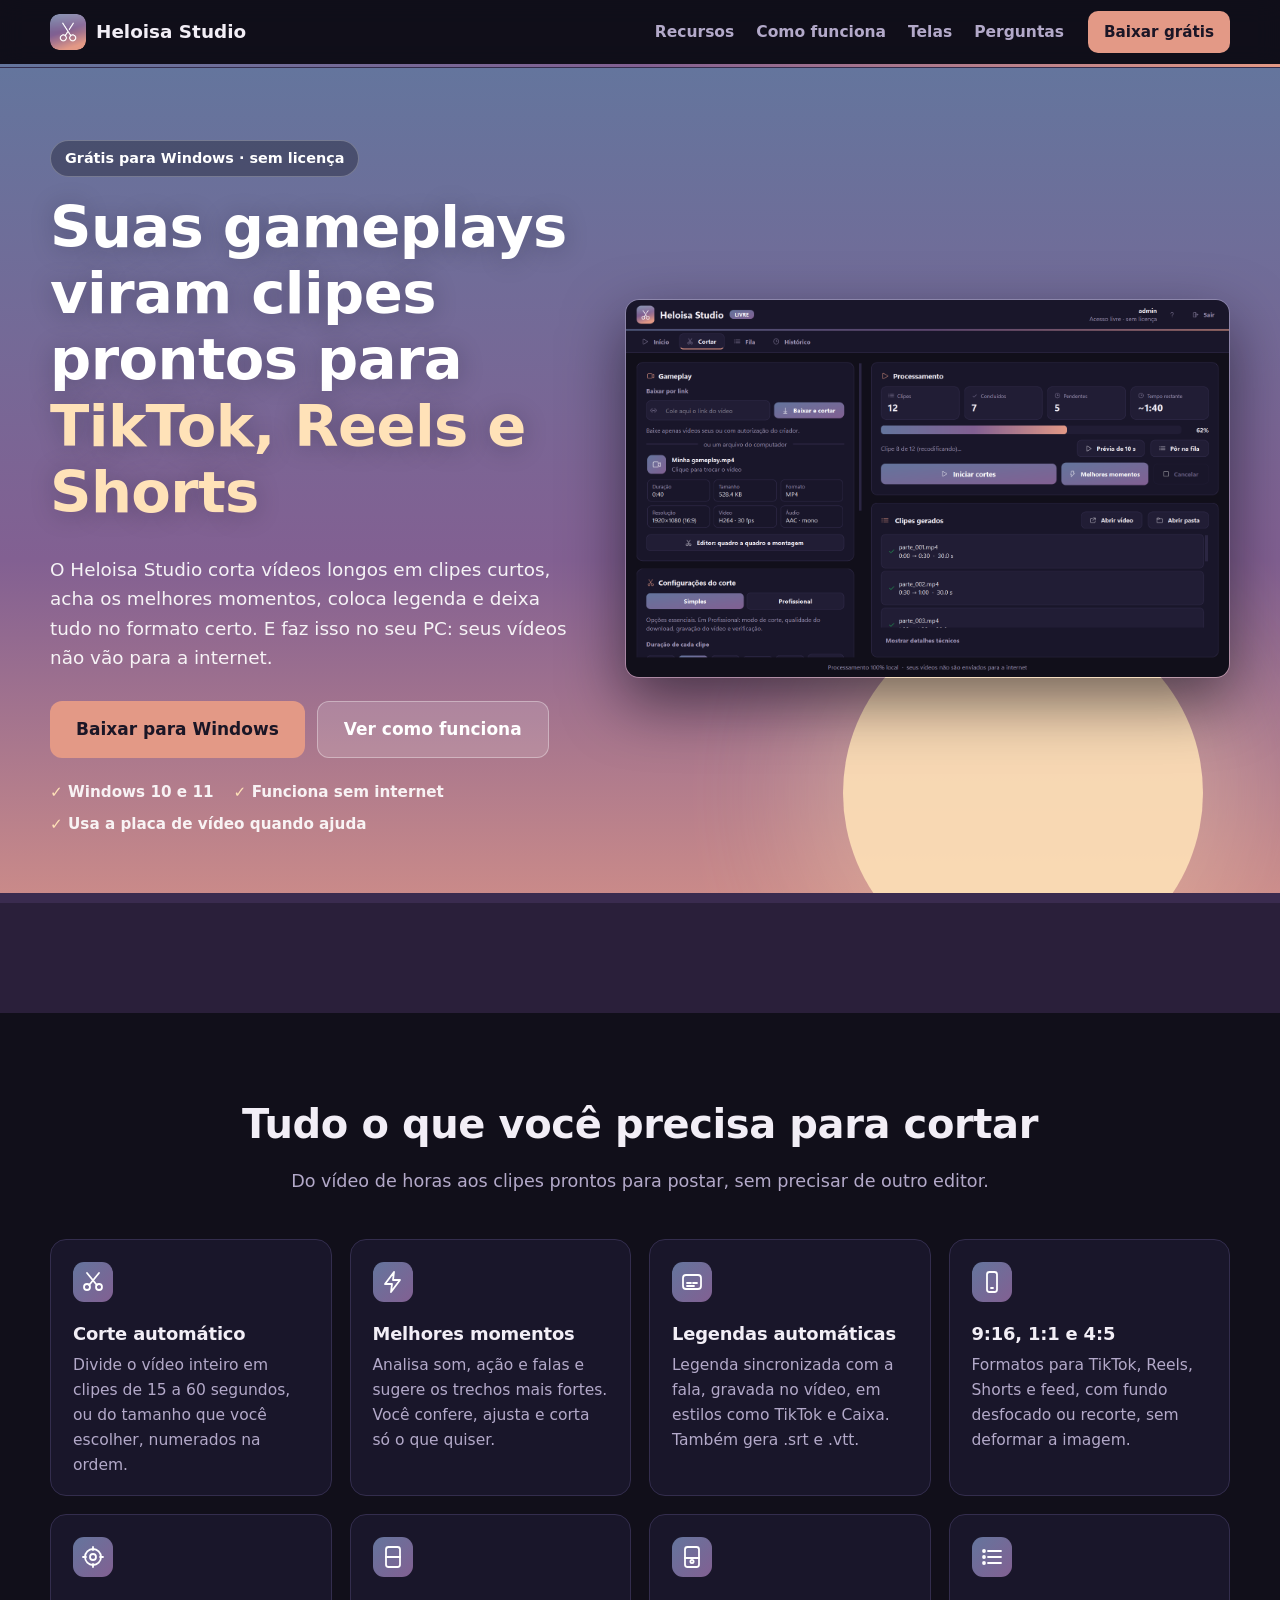
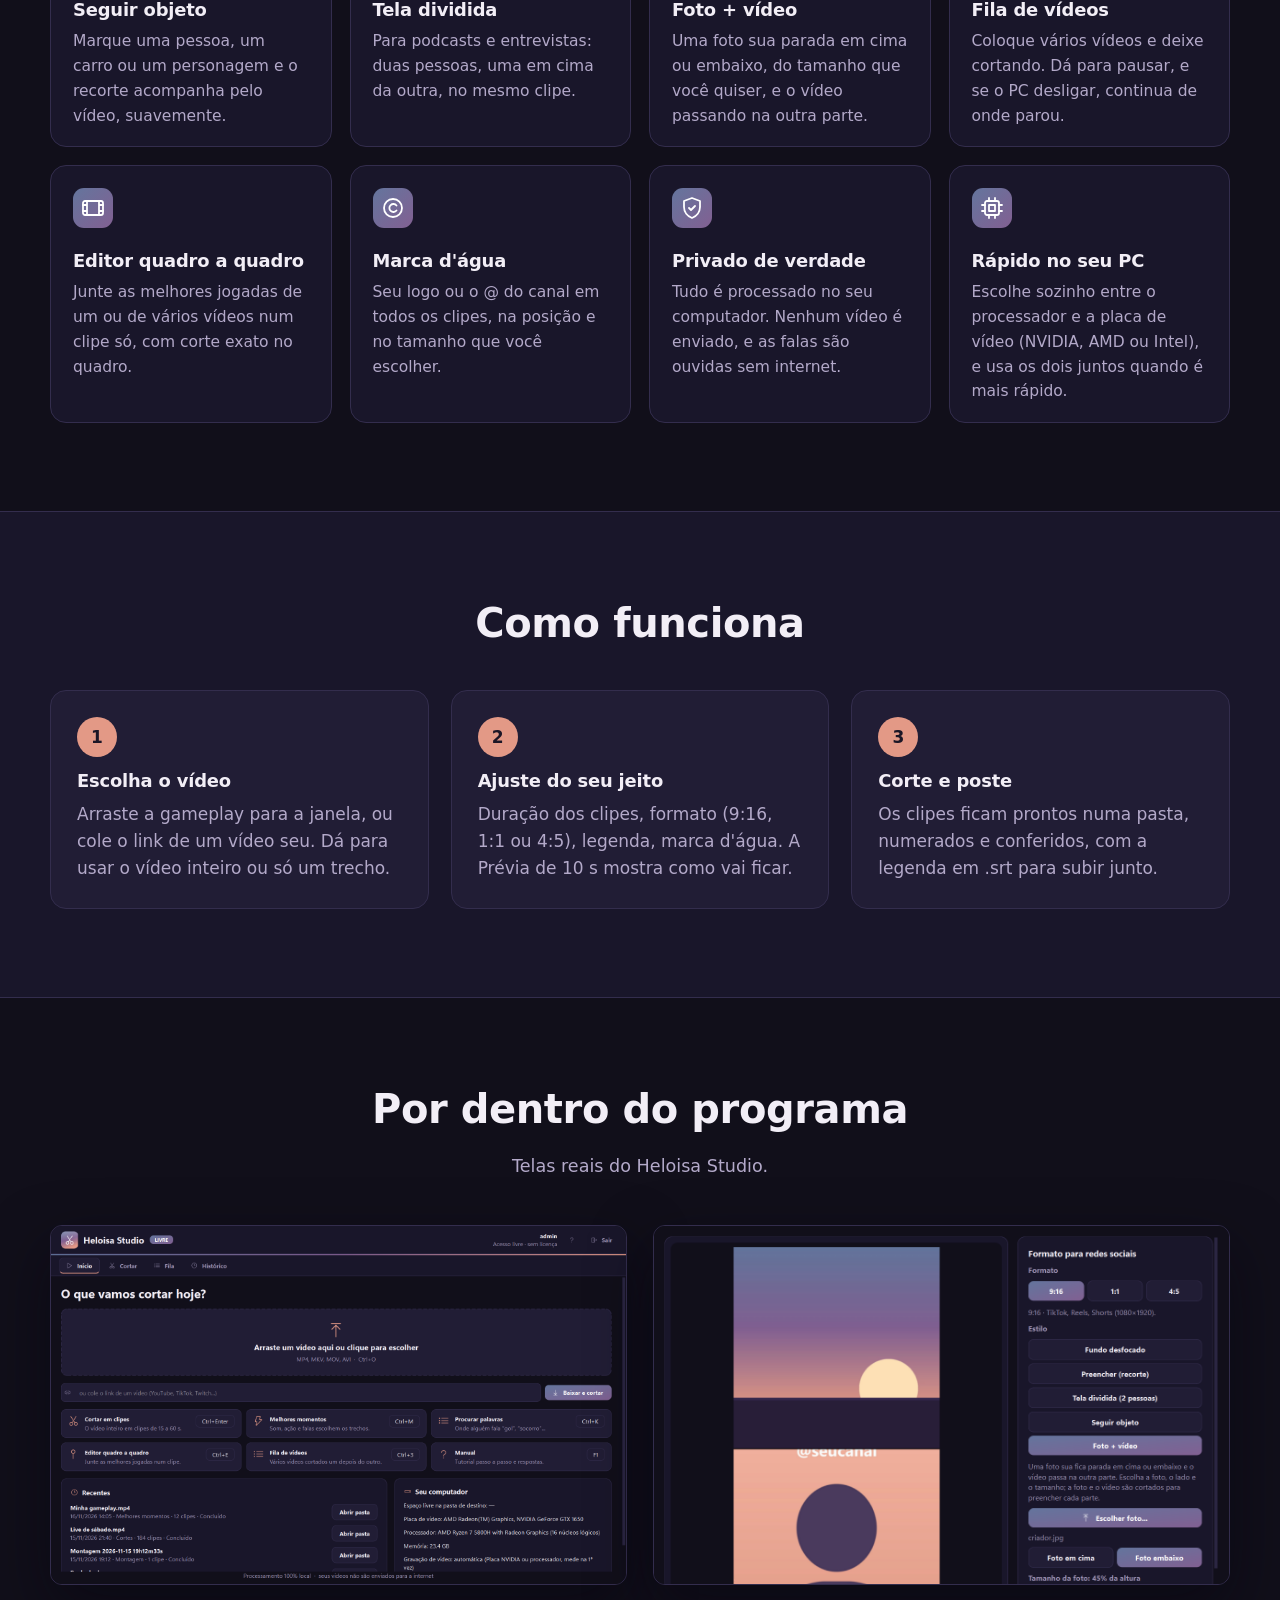
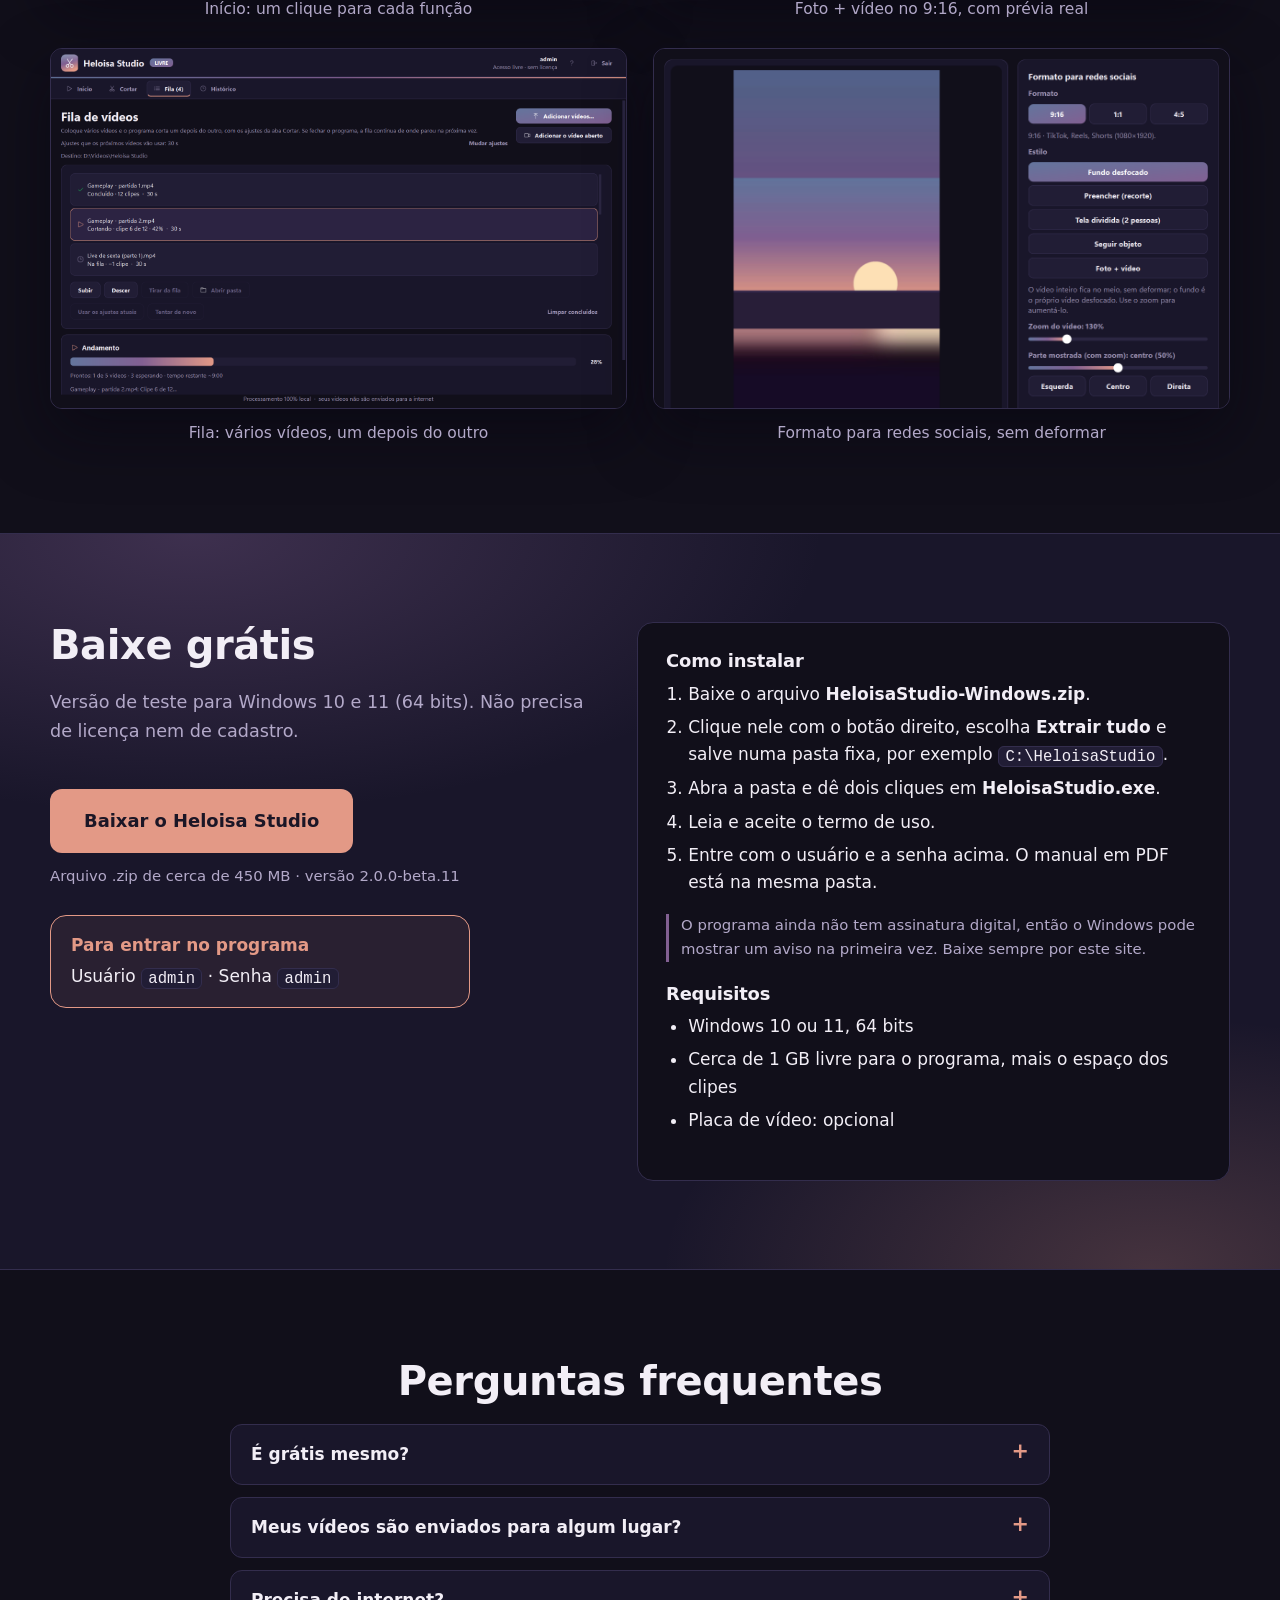
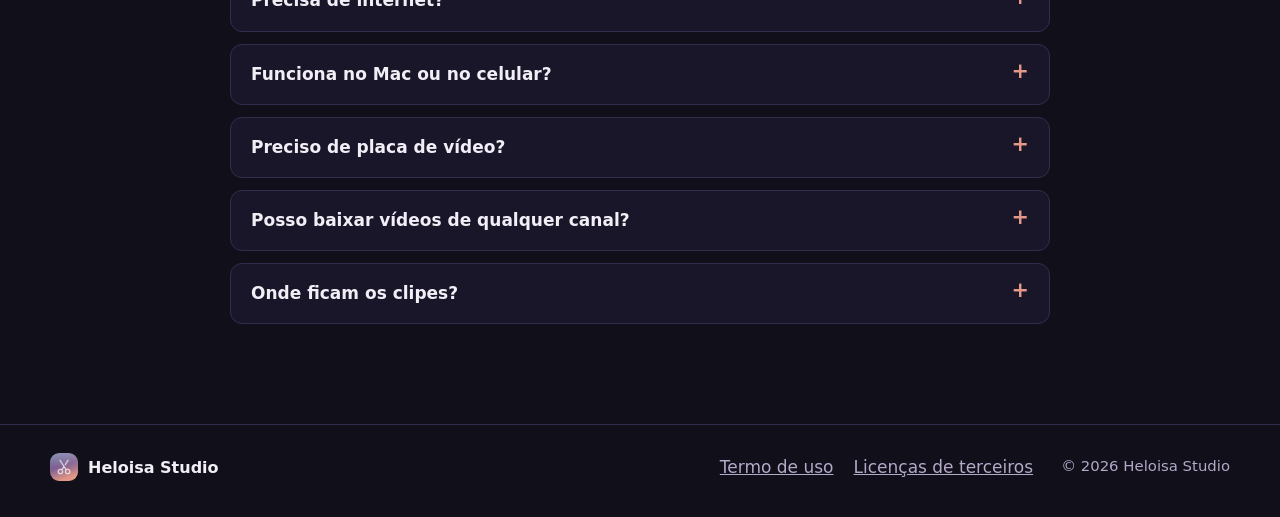
==== index.html @ 585409a6 "Site do Heloisa Studio" ====
<!doctype html>
<html lang="pt-BR">
<head>
<meta charset="utf-8">
<meta name="viewport" content="width=device-width, initial-scale=1">
<title>Heloisa Studio · gameplays viram clipes para TikTok, Reels e Shorts</title>
<meta name="description" content="Programa grátis para Windows que corta vídeos longos em clipes curtos, acha os melhores momentos, coloca legendas e deixa no formato 9:16, 1:1 ou 4:5. Tudo no seu PC.">
<meta name="theme-color" content="#110f1a">
<link rel="icon" href="img/favicon.ico" sizes="48x48">
<link rel="icon" href="img/favicon-32.png" type="image/png" sizes="32x32">
<link rel="apple-touch-icon" href="img/apple-touch-icon.png">
<meta property="og:type" content="website">
<meta property="og:locale" content="pt_BR">
<meta property="og:title" content="Heloisa Studio">
<meta property="og:description" content="Gameplays longas viram clipes prontos para TikTok, Reels e Shorts. Grátis para Windows, 100% no seu PC.">
<meta property="og:url" content="https://brunomariano5.github.io/heloisastudio/">
<meta property="og:image" content="https://brunomariano5.github.io/heloisastudio/img/previa-redes.png">
<meta property="og:image:width" content="1200">
<meta property="og:image:height" content="630">
<meta name="twitter:card" content="summary_large_image">
<link rel="stylesheet" href="css/estilo.css">
</head>
<body>
<a class="pular" href="#conteudo">Pular para o conteúdo</a>

<header class="topo">
  <div class="largura topo-linha">
    <a class="marca" href="#inicio" aria-label="Heloisa Studio, início">
      <img src="img/logo.png" alt="" width="36" height="36">
      <span>Heloisa Studio</span>
    </a>
    <nav class="menu" aria-label="Seções">
      <a href="#recursos">Recursos</a>
      <a href="#como-funciona">Como funciona</a>
      <a href="#telas">Telas</a>
      <a href="#perguntas">Perguntas</a>
    </nav>
    <a class="botao botao-pequeno botao-pessego" href="#baixar">Baixar grátis</a>
  </div>
</header>

<main id="conteudo">
  <section class="heroi" id="inicio">
    <div class="ceu" aria-hidden="true"><span class="sol"></span><span class="horizonte"></span></div>
    <div class="largura heroi-grade">
      <div class="heroi-texto">
        <p class="selo">Grátis para Windows · sem licença</p>
        <h1>Suas gameplays viram clipes prontos para <span class="destaque">TikTok, Reels e Shorts</span></h1>
        <p class="lide">O Heloisa Studio corta vídeos longos em clipes curtos, acha os melhores momentos, coloca legenda e deixa tudo no formato certo. E faz isso no seu PC: seus vídeos não vão para a internet.</p>
        <div class="acoes">
          <a class="botao botao-pessego" href="#baixar">Baixar para Windows</a>
          <a class="botao botao-vidro" href="#como-funciona">Ver como funciona</a>
        </div>
        <ul class="fatos">
          <li>Windows 10 e 11</li>
          <li>Funciona sem internet</li>
          <li>Usa a placa de vídeo quando ajuda</li>
        </ul>
      </div>
      <figure class="heroi-tela">
        <img src="img/tela-cortar.png" alt="Tela do Heloisa Studio cortando uma gameplay em clipes de 30 segundos no formato 9:16, com a barra de progresso e a lista de clipes prontos" width="1600" height="1000">
      </figure>
    </div>
  </section>

  <section class="secao" id="recursos">
    <div class="largura">
      <h2>Tudo o que você precisa para cortar</h2>
      <p class="secao-lide">Do vídeo de horas aos clipes prontos para postar, sem precisar de outro editor.</p>
      <div class="recursos">
        <article class="recurso">
          <svg viewBox="0 0 24 24" aria-hidden="true"><circle cx="6" cy="17" r="3"/><circle cx="18" cy="17" r="3"/><path d="M8.2 15 18 3M15.8 15 6 3"/></svg>
          <h3>Corte automático</h3>
          <p>Divide o vídeo inteiro em clipes de 15 a 60 segundos, ou do tamanho que você escolher, numerados na ordem.</p>
        </article>
        <article class="recurso">
          <svg viewBox="0 0 24 24" aria-hidden="true"><path d="M13 2 4 14h7l-1 8 9-12h-7z"/></svg>
          <h3>Melhores momentos</h3>
          <p>Analisa som, ação e falas e sugere os trechos mais fortes. Você confere, ajusta e corta só o que quiser.</p>
        </article>
        <article class="recurso">
          <svg viewBox="0 0 24 24" aria-hidden="true"><rect x="3" y="5" width="18" height="14" rx="3"/><path d="M7 13h4M13 13h4M7 16h7"/></svg>
          <h3>Legendas automáticas</h3>
          <p>Legenda sincronizada com a fala, gravada no vídeo, em estilos como TikTok e Caixa. Também gera .srt e .vtt.</p>
        </article>
        <article class="recurso">
          <svg viewBox="0 0 24 24" aria-hidden="true"><rect x="7" y="2" width="10" height="20" rx="2.5"/><path d="M11 18h2"/></svg>
          <h3>9:16, 1:1 e 4:5</h3>
          <p>Formatos para TikTok, Reels, Shorts e feed, com fundo desfocado ou recorte, sem deformar a imagem.</p>
        </article>
        <article class="recurso">
          <svg viewBox="0 0 24 24" aria-hidden="true"><circle cx="12" cy="12" r="8"/><circle cx="12" cy="12" r="3"/><path d="M12 2v3M12 19v3M2 12h3M19 12h3"/></svg>
          <h3>Seguir objeto</h3>
          <p>Marque uma pessoa, um carro ou um personagem e o recorte acompanha pelo vídeo, suavemente.</p>
        </article>
        <article class="recurso">
          <svg viewBox="0 0 24 24" aria-hidden="true"><rect x="5" y="2" width="14" height="20" rx="2.5"/><path d="M5 12h14"/></svg>
          <h3>Tela dividida</h3>
          <p>Para podcasts e entrevistas: duas pessoas, uma em cima da outra, no mesmo clipe.</p>
        </article>
        <article class="recurso">
          <svg viewBox="0 0 24 24" aria-hidden="true"><rect x="5" y="2" width="14" height="20" rx="2.5"/><path d="M5 13h14"/><circle cx="12" cy="16.5" r="1.6"/></svg>
          <h3>Foto + vídeo</h3>
          <p>Uma foto sua parada em cima ou embaixo, do tamanho que você quiser, e o vídeo passando na outra parte.</p>
        </article>
        <article class="recurso">
          <svg viewBox="0 0 24 24" aria-hidden="true"><path d="M8 6h13M8 12h13M8 18h13"/><circle cx="4" cy="6" r="1"/><circle cx="4" cy="12" r="1"/><circle cx="4" cy="18" r="1"/></svg>
          <h3>Fila de vídeos</h3>
          <p>Coloque vários vídeos e deixe cortando. Dá para pausar, e se o PC desligar, continua de onde parou.</p>
        </article>
        <article class="recurso">
          <svg viewBox="0 0 24 24" aria-hidden="true"><rect x="2" y="5" width="20" height="14" rx="2"/><path d="M6 5v14M18 5v14M2 9h4M2 15h4M18 9h4M18 15h4"/></svg>
          <h3>Editor quadro a quadro</h3>
          <p>Junte as melhores jogadas de um ou de vários vídeos num clipe só, com corte exato no quadro.</p>
        </article>
        <article class="recurso">
          <svg viewBox="0 0 24 24" aria-hidden="true"><circle cx="12" cy="12" r="9"/><path d="M15.5 9.5a4 4 0 1 0 0 5"/></svg>
          <h3>Marca d'água</h3>
          <p>Seu logo ou o @ do canal em todos os clipes, na posição e no tamanho que você escolher.</p>
        </article>
        <article class="recurso">
          <svg viewBox="0 0 24 24" aria-hidden="true"><path d="M12 2 4 5v6c0 5 3.4 9.3 8 11 4.6-1.7 8-6 8-11V5z"/><path d="m9 12 2 2 4-4"/></svg>
          <h3>Privado de verdade</h3>
          <p>Tudo é processado no seu computador. Nenhum vídeo é enviado, e as falas são ouvidas sem internet.</p>
        </article>
        <article class="recurso">
          <svg viewBox="0 0 24 24" aria-hidden="true"><rect x="5" y="5" width="14" height="14" rx="2"/><rect x="9" y="9" width="6" height="6"/><path d="M9 2v3M15 2v3M9 19v3M15 19v3M2 9h3M2 15h3M19 9h3M19 15h3"/></svg>
          <h3>Rápido no seu PC</h3>
          <p>Escolhe sozinho entre o processador e a placa de vídeo (NVIDIA, AMD ou Intel), e usa os dois juntos quando é mais rápido.</p>
        </article>
      </div>
    </div>
  </section>

  <section class="secao secao-escura" id="como-funciona">
    <div class="largura">
      <h2>Como funciona</h2>
      <ol class="passos">
        <li>
          <span class="numero">1</span>
          <h3>Escolha o vídeo</h3>
          <p>Arraste a gameplay para a janela, ou cole o link de um vídeo seu. Dá para usar o vídeo inteiro ou só um trecho.</p>
        </li>
        <li>
          <span class="numero">2</span>
          <h3>Ajuste do seu jeito</h3>
          <p>Duração dos clipes, formato (9:16, 1:1 ou 4:5), legenda, marca d'água. A Prévia de 10 s mostra como vai ficar.</p>
        </li>
        <li>
          <span class="numero">3</span>
          <h3>Corte e poste</h3>
          <p>Os clipes ficam prontos numa pasta, numerados e conferidos, com a legenda em .srt para subir junto.</p>
        </li>
      </ol>
    </div>
  </section>

  <section class="secao" id="telas">
    <div class="largura">
      <h2>Por dentro do programa</h2>
      <p class="secao-lide">Telas reais do Heloisa Studio.</p>
      <div class="galeria">
        <figure>
          <img src="img/tela-inicio.png" alt="Tela inicial: arrastar um vídeo, colar um link, atalhos para cada função e os cortes recentes" width="1600" height="1000" loading="lazy">
          <figcaption>Início: um clique para cada função</figcaption>
        </figure>
        <figure>
          <img src="img/tela-foto-video.png" alt="Ajuste do formato 9:16 no estilo Foto + vídeo, com o vídeo em cima e uma foto embaixo" width="1250" height="975" loading="lazy">
          <figcaption>Foto + vídeo no 9:16, com prévia real</figcaption>
        </figure>
        <figure>
          <img src="img/tela-fila.png" alt="Fila de vídeos com um vídeo pronto, um sendo cortado e três esperando" width="1600" height="1000" loading="lazy">
          <figcaption>Fila: vários vídeos, um depois do outro</figcaption>
        </figure>
        <figure>
          <img src="img/tela-formato.png" alt="Ajuste do formato 9:16 com fundo desfocado e prévia no formato de celular" width="1250" height="975" loading="lazy">
          <figcaption>Formato para redes sociais, sem deformar</figcaption>
        </figure>
      </div>
    </div>
  </section>

  <section class="secao baixar" id="baixar">
    <div class="largura baixar-grade">
      <div>
        <h2>Baixe grátis</h2>
        <p class="secao-lide">Versão de teste para Windows 10 e 11 (64 bits). Não precisa de licença nem de cadastro.</p>
        <a class="botao botao-pessego botao-grande" href="https://github.com/BrunoMariano5/heloisastudio/releases/latest/download/HeloisaStudio-Windows.zip">Baixar o Heloisa Studio</a>
        <p class="detalhe">Arquivo .zip de cerca de 450 MB · versão 2.0.0-beta.11</p>
        <div class="acesso" role="note">
          <p class="acesso-titulo">Para entrar no programa</p>
          <p>Usuário <code>admin</code> · Senha <code>admin</code></p>
        </div>
      </div>
      <div class="instalar">
        <h3>Como instalar</h3>
        <ol>
          <li>Baixe o arquivo <strong>HeloisaStudio-Windows.zip</strong>.</li>
          <li>Clique nele com o botão direito, escolha <strong>Extrair tudo</strong> e salve numa pasta fixa, por exemplo <code>C:\HeloisaStudio</code>.</li>
          <li>Abra a pasta e dê dois cliques em <strong>HeloisaStudio.exe</strong>.</li>
          <li>Leia e aceite o termo de uso.</li>
          <li>Entre com o usuário e a senha acima. O manual em PDF está na mesma pasta.</li>
        </ol>
        <p class="aviso">O programa ainda não tem assinatura digital, então o Windows pode mostrar um aviso na primeira vez. Baixe sempre por este site.</p>
        <h3>Requisitos</h3>
        <ul>
          <li>Windows 10 ou 11, 64 bits</li>
          <li>Cerca de 1 GB livre para o programa, mais o espaço dos clipes</li>
          <li>Placa de vídeo: opcional</li>
        </ul>
      </div>
    </div>
  </section>

  <section class="secao" id="perguntas">
    <div class="largura estreita">
      <h2>Perguntas frequentes</h2>
      <details>
        <summary>É grátis mesmo?</summary>
        <p>Sim. Esta versão de teste é gratuita, não precisa de licença e não tem prazo. Baixe, extraia e entre com o usuário e a senha da seção de download.</p>
      </details>
      <details>
        <summary>Meus vídeos são enviados para algum lugar?</summary>
        <p>Não. Tudo é processado no seu computador: cortes, análise dos melhores momentos e legendas. A internet só é usada quando você mesmo cola o link de um vídeo para baixar.</p>
      </details>
      <details>
        <summary>Precisa de internet?</summary>
        <p>Não para cortar. O reconhecimento de voz, usado nas legendas e nos melhores momentos, já vem junto do programa.</p>
      </details>
      <details>
        <summary>Funciona no Mac ou no celular?</summary>
        <p>Por enquanto, só no Windows 10 e 11 (64 bits).</p>
      </details>
      <details>
        <summary>Preciso de placa de vídeo?</summary>
        <p>Não. Se o seu PC tiver uma placa NVIDIA, AMD ou Intel, o programa mede sozinho e usa a placa quando ela deixa o corte mais rápido.</p>
      </details>
      <details>
        <summary>Posso baixar vídeos de qualquer canal?</summary>
        <p>Baixe apenas vídeos seus ou com autorização de quem criou. O programa foi feito para você reaproveitar o seu próprio conteúdo.</p>
      </details>
      <details>
        <summary>Onde ficam os clipes?</summary>
        <p>Numa pasta que você escolhe (por padrão, em Vídeos\Heloisa Studio), com uma pasta para cada vídeo. O vídeo original nunca é alterado.</p>
      </details>
    </div>
  </section>
</main>

<footer class="rodape">
  <div class="largura rodape-linha">
    <div class="marca marca-rodape">
      <img src="img/logo.png" alt="" width="28" height="28">
      <span>Heloisa Studio</span>
    </div>
    <nav aria-label="Documentos">
      <a href="termo.html">Termo de uso</a>
      <a href="licencas-de-terceiros.txt">Licenças de terceiros</a>
    </nav>
    <p>© 2026 Heloisa Studio</p>
  </div>
</footer>
</body>
</html>
---- css/estilo.css ----
/* Heloisa Studio — site de divulgação. Paleta "pôr do sol" do programa. */
:root {
  --azul: #64759d;
  --roxo: #826092;
  --pessego: #e39986;
  --sol: #ffe2b8;
  --fundo: #110f1a;
  --superficie: #19162a;
  --superficie-2: #211d35;
  --borda: #332d4d;
  --texto: #f2eef6;
  --suave: #b3a9c9;
  --horizonte: #2a1f3a;
  --raio: 16px;
  --sombra: 0 24px 60px rgba(8, 6, 16, 0.55);
  color-scheme: dark;
}

* { box-sizing: border-box; }
html { scroll-behavior: smooth; scroll-padding-top: 76px; }
body {
  margin: 0;
  background: var(--fundo);
  color: var(--texto);
  font-family: "Segoe UI Variable Text", "Segoe UI", system-ui, -apple-system, Roboto,
    "Helvetica Neue", Arial, sans-serif;
  font-size: 17px;
  line-height: 1.6;
  -webkit-font-smoothing: antialiased;
}
img { max-width: 100%; height: auto; display: block; }
a { color: var(--pessego); }
h1, h2, h3 { line-height: 1.15; margin: 0 0 0.5em; letter-spacing: -0.01em; }
h1 { font-size: clamp(2.1rem, 5vw, 3.6rem); font-weight: 800; }
h2 { font-size: clamp(1.7rem, 3.4vw, 2.5rem); font-weight: 800; }
h3 { font-size: 1.12rem; font-weight: 700; }
code {
  font-family: "Cascadia Mono", Consolas, monospace;
  background: var(--superficie-2);
  border: 1px solid var(--borda);
  border-radius: 6px;
  padding: 0.05em 0.4em;
  font-size: 0.92em;
}

.largura { width: min(1180px, 100% - 32px); margin-inline: auto; }
.estreita { width: min(820px, 100% - 32px); }

.pular {
  position: absolute; left: -999px; top: 8px; z-index: 50;
  background: var(--pessego); color: #1b1626; padding: 8px 14px; border-radius: 8px;
}
.pular:focus { left: 8px; }
:focus-visible { outline: 3px solid var(--pessego); outline-offset: 3px; border-radius: 6px; }

/* ---------------------------------------------------------------- botões */
.botao {
  display: inline-flex; align-items: center; justify-content: center; gap: 8px;
  padding: 14px 26px; border-radius: 12px; font-weight: 700; text-decoration: none;
  transition: transform 0.15s ease, filter 0.15s ease, background 0.15s ease;
}
.botao:hover { transform: translateY(-1px); filter: brightness(1.06); }
.botao-pessego { background: var(--pessego); color: #1b1626; }
.botao-vidro {
  background: rgba(255, 255, 255, 0.14); color: #fff;
  border: 1px solid rgba(255, 255, 255, 0.35);
}
.botao-vidro:hover { background: rgba(255, 255, 255, 0.22); }
.botao-pequeno { padding: 9px 16px; font-size: 0.95rem; border-radius: 10px; }
.botao-grande { padding: 18px 34px; font-size: 1.12rem; }

/* ---------------------------------------------------------------- topo */
.topo {
  position: sticky; top: 0; z-index: 20;
  background: rgba(17, 15, 26, 0.82);
  backdrop-filter: blur(12px);
  border-bottom: 1px solid var(--borda);
}
.topo::after {                                   /* a faixa do pôr do sol, como no app */
  content: ""; display: block; height: 3px;
  background: linear-gradient(90deg, var(--azul), var(--roxo), var(--pessego));
}
.topo-linha { display: flex; align-items: center; gap: 24px; min-height: 64px; }
.marca {
  display: inline-flex; align-items: center; gap: 10px;
  color: var(--texto); text-decoration: none; font-weight: 800; font-size: 1.15rem;
}
.marca img { border-radius: 9px; }
.menu { display: flex; gap: 22px; margin-left: auto; }
.menu a { color: var(--suave); text-decoration: none; font-weight: 600; font-size: 0.97rem; }
.menu a:hover { color: var(--texto); }

/* ---------------------------------------------------------------- herói */
.heroi { position: relative; overflow: hidden; padding: 72px 0 176px; isolation: isolate; }
.ceu {
  position: absolute; inset: 0; z-index: -1;
  background: linear-gradient(180deg, var(--azul) 0%, var(--roxo) 52%, var(--pessego) 100%);
}
.sol {
  position: absolute; width: 360px; height: 360px; border-radius: 50%;
  right: 6%; bottom: 40px; background: var(--sol); opacity: 0.9;
  box-shadow: 0 0 120px 40px rgba(255, 226, 184, 0.35);
}
.horizonte {
  position: absolute; left: 0; right: 0; bottom: 0; height: 120px;
  background: linear-gradient(180deg, #3a2b4f 0 10px, var(--horizonte) 10px);
}
.heroi-grade {
  display: grid; grid-template-columns: 1fr 1.15fr; gap: 48px; align-items: center;
}
.selo {
  display: inline-block; margin: 0 0 18px; padding: 6px 14px; border-radius: 999px;
  background: rgba(17, 15, 26, 0.35); border: 1px solid rgba(255, 255, 255, 0.25);
  font-weight: 700; font-size: 0.9rem; color: #fff;
}
.heroi h1 { color: #fff; text-shadow: 0 2px 24px rgba(17, 15, 26, 0.25); }
.destaque { color: var(--sol); }
.lide { font-size: 1.15rem; color: rgba(255, 255, 255, 0.92); max-width: 36em; }
.acoes { display: flex; flex-wrap: wrap; gap: 12px; margin: 28px 0 22px; }
.fatos {
  list-style: none; padding: 0; margin: 0; display: flex; flex-wrap: wrap; gap: 8px 20px;
  color: rgba(255, 255, 255, 0.9); font-size: 0.95rem; font-weight: 600;
}
.fatos li::before { content: "✓ "; color: var(--sol); }
.heroi-tela { margin: 0; }
.heroi-tela img {
  border-radius: 14px; box-shadow: var(--sombra);
  border: 1px solid rgba(255, 255, 255, 0.18);
}

/* ---------------------------------------------------------------- seções */
.secao { padding: 88px 0; }
.secao h2 { text-align: center; }
.secao-lide { text-align: center; color: var(--suave); font-size: 1.1rem; margin: 0 auto 44px;
              max-width: 40em; }
.secao-escura { background: var(--superficie); border-block: 1px solid var(--borda); }

.recursos { display: grid; grid-template-columns: repeat(auto-fill, minmax(250px, 1fr)); gap: 18px; }
.recurso {
  background: var(--superficie); border: 1px solid var(--borda); border-radius: var(--raio);
  padding: 22px 22px 18px;
}
.recurso svg {
  width: 40px; height: 40px; padding: 8px; border-radius: 11px; margin-bottom: 14px;
  fill: none; stroke: #fff; stroke-width: 1.8; stroke-linecap: round; stroke-linejoin: round;
  background: linear-gradient(135deg, var(--azul), var(--roxo));
}
.recurso p { margin: 0; color: var(--suave); font-size: 0.97rem; }

.passos {
  list-style: none; padding: 0; margin: 44px 0 0;
  display: grid; grid-template-columns: repeat(3, 1fr); gap: 22px; counter-reset: passo;
}
.passos li {
  background: var(--superficie-2); border: 1px solid var(--borda); border-radius: var(--raio);
  padding: 26px;
}
.passos p { margin: 0; color: var(--suave); }
.numero {
  display: inline-grid; place-items: center; width: 40px; height: 40px; border-radius: 50%;
  margin-bottom: 14px; font-weight: 800; color: #1b1626; background: var(--pessego);
}

.galeria { display: grid; grid-template-columns: repeat(2, 1fr); gap: 26px; }
.galeria figure { margin: 0; }
.galeria img {
  border-radius: 12px; border: 1px solid var(--borda); box-shadow: var(--sombra);
  aspect-ratio: 16 / 10; object-fit: cover; object-position: top center; width: 100%;
}
.galeria figcaption { color: var(--suave); text-align: center; margin-top: 12px; font-size: 0.97rem; }

/* ---------------------------------------------------------------- baixar */
.baixar {
  background:
    radial-gradient(900px 400px at 15% 0%, rgba(130, 96, 146, 0.35), transparent 70%),
    radial-gradient(700px 360px at 90% 100%, rgba(227, 153, 134, 0.22), transparent 70%),
    var(--superficie);
  border-block: 1px solid var(--borda);
}
.baixar h2, .baixar .secao-lide { text-align: left; margin-left: 0; }
.baixar-grade { display: grid; grid-template-columns: 1fr 1.1fr; gap: 48px; align-items: start; }
.detalhe { color: var(--suave); font-size: 0.93rem; margin: 12px 0 26px; }
.acesso {
  border: 1px solid var(--pessego); border-radius: var(--raio);
  background: rgba(227, 153, 134, 0.08); padding: 16px 20px; max-width: 420px;
}
.acesso p { margin: 0; }
.acesso-titulo { font-weight: 700; color: var(--pessego); margin-bottom: 4px !important; }
.instalar {
  background: var(--fundo); border: 1px solid var(--borda); border-radius: var(--raio);
  padding: 28px;
}
.instalar ol, .instalar ul { padding-left: 1.3em; margin: 0 0 18px; }
.instalar li { margin-bottom: 6px; }
.instalar h3:not(:first-child) { margin-top: 22px; }
.aviso { color: var(--suave); font-size: 0.93rem; border-left: 3px solid var(--roxo); padding-left: 12px; }

/* ---------------------------------------------------------------- perguntas */
details {
  background: var(--superficie); border: 1px solid var(--borda); border-radius: 12px;
  padding: 0 20px; margin-bottom: 12px;
}
summary {
  cursor: pointer; font-weight: 700; padding: 16px 0; list-style: none;
  display: flex; justify-content: space-between; gap: 16px;
}
summary::-webkit-details-marker { display: none; }
summary::after { content: "+"; color: var(--pessego); font-size: 1.3rem; line-height: 1; }
details[open] summary::after { content: "−"; }
details p { margin: 0 0 18px; color: var(--suave); }

/* ---------------------------------------------------------------- rodapé */
.rodape { border-top: 1px solid var(--borda); padding: 28px 0 36px; color: var(--suave); }
.rodape-linha { display: flex; flex-wrap: wrap; align-items: center; gap: 16px 28px; }
.rodape nav { display: flex; gap: 20px; margin-left: auto; }
.rodape a { color: var(--suave); }
.rodape a:hover { color: var(--texto); }
.rodape p { margin: 0; font-size: 0.93rem; }
.marca-rodape { font-size: 1rem; }

/* ---------------------------------------------------------------- telas menores */
@media (max-width: 980px) {
  .heroi-grade, .baixar-grade { grid-template-columns: 1fr; }
  .heroi { padding: 48px 0 150px; }
  .sol { width: 240px; height: 240px; right: -40px; bottom: 60px; }
  .passos { grid-template-columns: 1fr; }
}
@media (max-width: 760px) {
  .menu { display: none; }
  .topo-linha { justify-content: space-between; }
  .galeria { grid-template-columns: 1fr; }
  .secao { padding: 64px 0; }
  .rodape nav { margin-left: 0; }
  body { font-size: 16px; }
}
@media (prefers-reduced-motion: reduce) {
  html { scroll-behavior: auto; }
  .botao { transition: none; }
  .botao:hover { transform: none; }
}

/* ---------------------------------------------------------------- termo de uso */
.termo h1 { font-size: clamp(1.6rem, 3vw, 2.2rem); }
.termo h3 { margin-top: 1.6em; }
.termo p { color: var(--suave); }
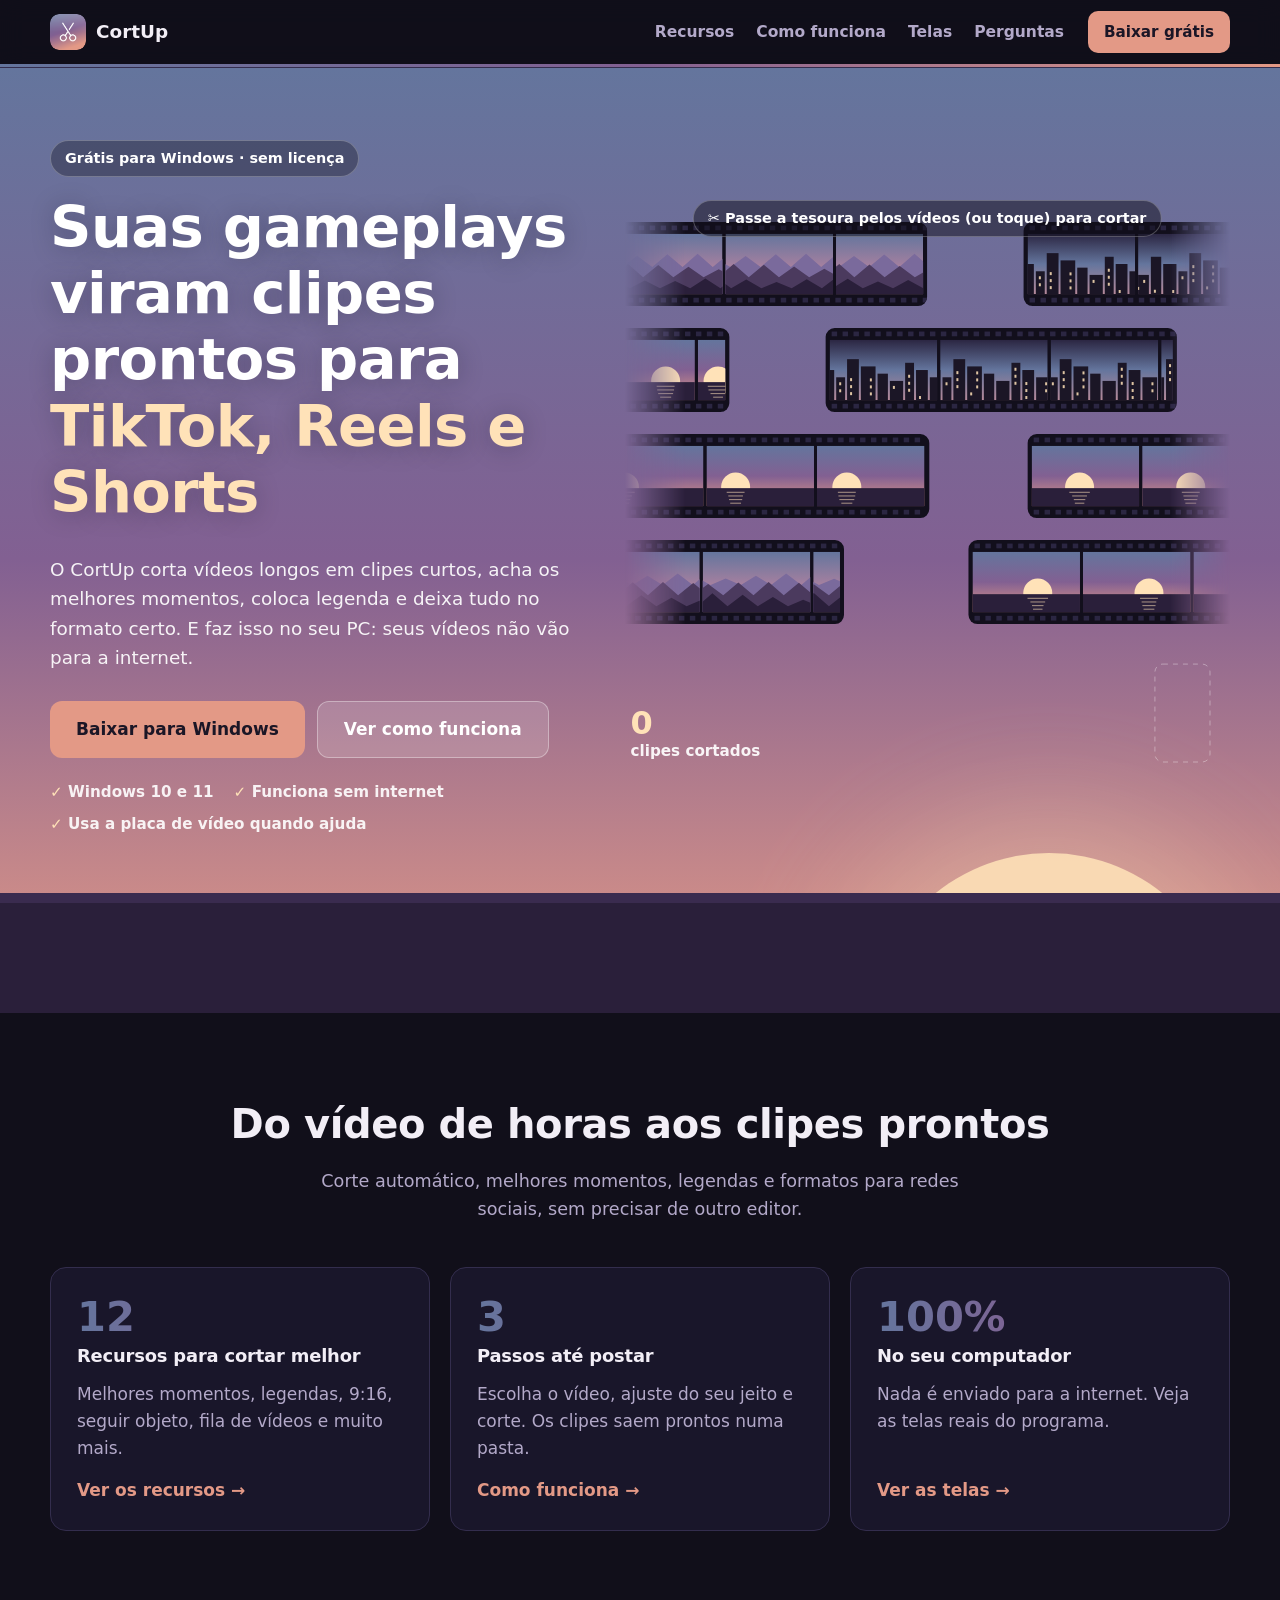
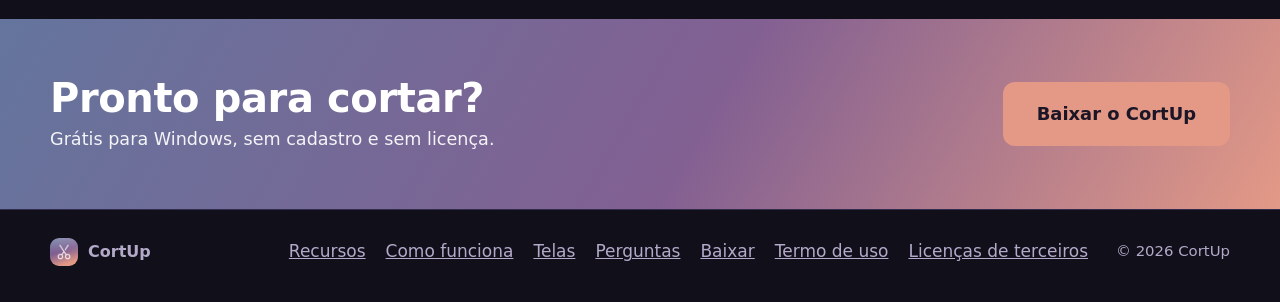
==== commit 34e3a457: "CortUp: nome novo, abertura interativa e várias páginas" ====
--- a/index.html
+++ b/index.html
@@ -3,18 +3,20 @@
 <head>
 <meta charset="utf-8">
 <meta name="viewport" content="width=device-width, initial-scale=1">
-<title>Heloisa Studio · gameplays viram clipes para TikTok, Reels e Shorts</title>
+<title>CortUp · gameplays viram clipes para TikTok, Reels e Shorts</title>
 <meta name="description" content="Programa grátis para Windows que corta vídeos longos em clipes curtos, acha os melhores momentos, coloca legendas e deixa no formato 9:16, 1:1 ou 4:5. Tudo no seu PC.">
 <meta name="theme-color" content="#110f1a">
+<link rel="canonical" href="https://brunomariano5.github.io/cortup/">
 <link rel="icon" href="img/favicon.ico" sizes="48x48">
 <link rel="icon" href="img/favicon-32.png" type="image/png" sizes="32x32">
 <link rel="apple-touch-icon" href="img/apple-touch-icon.png">
 <meta property="og:type" content="website">
 <meta property="og:locale" content="pt_BR">
-<meta property="og:title" content="Heloisa Studio">
-<meta property="og:description" content="Gameplays longas viram clipes prontos para TikTok, Reels e Shorts. Grátis para Windows, 100% no seu PC.">
-<meta property="og:url" content="https://brunomariano5.github.io/heloisastudio/">
-<meta property="og:image" content="https://brunomariano5.github.io/heloisastudio/img/previa-redes.png">
+<meta property="og:site_name" content="CortUp">
+<meta property="og:title" content="CortUp · gameplays viram clipes para TikTok, Reels e Shorts">
+<meta property="og:description" content="Programa grátis para Windows que corta vídeos longos em clipes curtos, acha os melhores momentos, coloca legendas e deixa no formato 9:16, 1:1 ou 4:5. Tudo no seu PC.">
+<meta property="og:url" content="https://brunomariano5.github.io/cortup/">
+<meta property="og:image" content="https://brunomariano5.github.io/cortup/img/previa-redes.png">
 <meta property="og:image:width" content="1200">
 <meta property="og:image:height" content="630">
 <meta name="twitter:card" content="summary_large_image">
@@ -25,31 +27,31 @@
 
 <header class="topo">
   <div class="largura topo-linha">
-    <a class="marca" href="#inicio" aria-label="Heloisa Studio, início">
+    <a class="marca" href="index.html" aria-label="CortUp, página inicial">
       <img src="img/logo.png" alt="" width="36" height="36">
-      <span>Heloisa Studio</span>
+      <span>CortUp</span>
     </a>
-    <nav class="menu" aria-label="Seções">
-      <a href="#recursos">Recursos</a>
-      <a href="#como-funciona">Como funciona</a>
-      <a href="#telas">Telas</a>
-      <a href="#perguntas">Perguntas</a>
+    <nav class="menu" aria-label="Páginas">
+      <a href="recursos.html">Recursos</a>
+      <a href="como-funciona.html">Como funciona</a>
+      <a href="telas.html">Telas</a>
+      <a href="perguntas.html">Perguntas</a>
     </nav>
-    <a class="botao botao-pequeno botao-pessego" href="#baixar">Baixar grátis</a>
+    <a class="botao botao-pequeno botao-pessego" href="baixar.html">Baixar grátis</a>
   </div>
 </header>
 
 <main id="conteudo">
-  <section class="heroi" id="inicio">
+  <section class="heroi heroi-inicio" id="inicio">
     <div class="ceu" aria-hidden="true"><span class="sol"></span><span class="horizonte"></span></div>
     <div class="largura heroi-grade">
       <div class="heroi-texto">
         <p class="selo">Grátis para Windows · sem licença</p>
         <h1>Suas gameplays viram clipes prontos para <span class="destaque">TikTok, Reels e Shorts</span></h1>
-        <p class="lide">O Heloisa Studio corta vídeos longos em clipes curtos, acha os melhores momentos, coloca legenda e deixa tudo no formato certo. E faz isso no seu PC: seus vídeos não vão para a internet.</p>
+        <p class="lide">O CortUp corta vídeos longos em clipes curtos, acha os melhores momentos, coloca legenda e deixa tudo no formato certo. E faz isso no seu PC: seus vídeos não vão para a internet.</p>
         <div class="acoes">
-          <a class="botao botao-pessego" href="#baixar">Baixar para Windows</a>
-          <a class="botao botao-vidro" href="#como-funciona">Ver como funciona</a>
+          <a class="botao botao-pessego" href="baixar.html">Baixar para Windows</a>
+          <a class="botao botao-vidro" href="como-funciona.html">Ver como funciona</a>
         </div>
         <ul class="fatos">
           <li>Windows 10 e 11</li>
@@ -57,208 +59,70 @@
           <li>Usa a placa de vídeo quando ajuda</li>
         </ul>
       </div>
-      <figure class="heroi-tela">
-        <img src="img/tela-cortar.png" alt="Tela do Heloisa Studio cortando uma gameplay em clipes de 30 segundos no formato 9:16, com a barra de progresso e a lista de clipes prontos" width="1600" height="1000">
-      </figure>
-    </div>
-  </section>
-
-  <section class="secao" id="recursos">
-    <div class="largura">
-      <h2>Tudo o que você precisa para cortar</h2>
-      <p class="secao-lide">Do vídeo de horas aos clipes prontos para postar, sem precisar de outro editor.</p>
-      <div class="recursos">
-        <article class="recurso">
-          <svg viewBox="0 0 24 24" aria-hidden="true"><circle cx="6" cy="17" r="3"/><circle cx="18" cy="17" r="3"/><path d="M8.2 15 18 3M15.8 15 6 3"/></svg>
-          <h3>Corte automático</h3>
-          <p>Divide o vídeo inteiro em clipes de 15 a 60 segundos, ou do tamanho que você escolher, numerados na ordem.</p>
-        </article>
-        <article class="recurso">
-          <svg viewBox="0 0 24 24" aria-hidden="true"><path d="M13 2 4 14h7l-1 8 9-12h-7z"/></svg>
-          <h3>Melhores momentos</h3>
-          <p>Analisa som, ação e falas e sugere os trechos mais fortes. Você confere, ajusta e corta só o que quiser.</p>
-        </article>
-        <article class="recurso">
-          <svg viewBox="0 0 24 24" aria-hidden="true"><rect x="3" y="5" width="18" height="14" rx="3"/><path d="M7 13h4M13 13h4M7 16h7"/></svg>
-          <h3>Legendas automáticas</h3>
-          <p>Legenda sincronizada com a fala, gravada no vídeo, em estilos como TikTok e Caixa. Também gera .srt e .vtt.</p>
-        </article>
-        <article class="recurso">
-          <svg viewBox="0 0 24 24" aria-hidden="true"><rect x="7" y="2" width="10" height="20" rx="2.5"/><path d="M11 18h2"/></svg>
-          <h3>9:16, 1:1 e 4:5</h3>
-          <p>Formatos para TikTok, Reels, Shorts e feed, com fundo desfocado ou recorte, sem deformar a imagem.</p>
-        </article>
-        <article class="recurso">
-          <svg viewBox="0 0 24 24" aria-hidden="true"><circle cx="12" cy="12" r="8"/><circle cx="12" cy="12" r="3"/><path d="M12 2v3M12 19v3M2 12h3M19 12h3"/></svg>
-          <h3>Seguir objeto</h3>
-          <p>Marque uma pessoa, um carro ou um personagem e o recorte acompanha pelo vídeo, suavemente.</p>
-        </article>
-        <article class="recurso">
-          <svg viewBox="0 0 24 24" aria-hidden="true"><rect x="5" y="2" width="14" height="20" rx="2.5"/><path d="M5 12h14"/></svg>
-          <h3>Tela dividida</h3>
-          <p>Para podcasts e entrevistas: duas pessoas, uma em cima da outra, no mesmo clipe.</p>
-        </article>
-        <article class="recurso">
-          <svg viewBox="0 0 24 24" aria-hidden="true"><rect x="5" y="2" width="14" height="20" rx="2.5"/><path d="M5 13h14"/><circle cx="12" cy="16.5" r="1.6"/></svg>
-          <h3>Foto + vídeo</h3>
-          <p>Uma foto sua parada em cima ou embaixo, do tamanho que você quiser, e o vídeo passando na outra parte.</p>
-        </article>
-        <article class="recurso">
-          <svg viewBox="0 0 24 24" aria-hidden="true"><path d="M8 6h13M8 12h13M8 18h13"/><circle cx="4" cy="6" r="1"/><circle cx="4" cy="12" r="1"/><circle cx="4" cy="18" r="1"/></svg>
-          <h3>Fila de vídeos</h3>
-          <p>Coloque vários vídeos e deixe cortando. Dá para pausar, e se o PC desligar, continua de onde parou.</p>
-        </article>
-        <article class="recurso">
-          <svg viewBox="0 0 24 24" aria-hidden="true"><rect x="2" y="5" width="20" height="14" rx="2"/><path d="M6 5v14M18 5v14M2 9h4M2 15h4M18 9h4M18 15h4"/></svg>
-          <h3>Editor quadro a quadro</h3>
-          <p>Junte as melhores jogadas de um ou de vários vídeos num clipe só, com corte exato no quadro.</p>
-        </article>
-        <article class="recurso">
-          <svg viewBox="0 0 24 24" aria-hidden="true"><circle cx="12" cy="12" r="9"/><path d="M15.5 9.5a4 4 0 1 0 0 5"/></svg>
-          <h3>Marca d'água</h3>
-          <p>Seu logo ou o @ do canal em todos os clipes, na posição e no tamanho que você escolher.</p>
-        </article>
-        <article class="recurso">
-          <svg viewBox="0 0 24 24" aria-hidden="true"><path d="M12 2 4 5v6c0 5 3.4 9.3 8 11 4.6-1.7 8-6 8-11V5z"/><path d="m9 12 2 2 4-4"/></svg>
-          <h3>Privado de verdade</h3>
-          <p>Tudo é processado no seu computador. Nenhum vídeo é enviado, e as falas são ouvidas sem internet.</p>
-        </article>
-        <article class="recurso">
-          <svg viewBox="0 0 24 24" aria-hidden="true"><rect x="5" y="5" width="14" height="14" rx="2"/><rect x="9" y="9" width="6" height="6"/><path d="M9 2v3M15 2v3M9 19v3M15 19v3M2 9h3M2 15h3M19 9h3M19 15h3"/></svg>
-          <h3>Rápido no seu PC</h3>
-          <p>Escolhe sozinho entre o processador e a placa de vídeo (NVIDIA, AMD ou Intel), e usa os dois juntos quando é mais rápido.</p>
-        </article>
+      <div class="palco-caixa">
+        <canvas id="palco" role="img" aria-label="Brincadeira: fitas de vídeo passam pela tela e você corta com a tesoura; cada pedaço vira um clipe vertical"></canvas>
+        <p class="dica-corte" id="dica"><span aria-hidden="true">✂</span> Passe a tesoura pelos vídeos (ou toque) para cortar</p>
+        <p class="contador-corte"><strong id="contador">0</strong> clipes cortados</p>
       </div>
     </div>
   </section>
 
-  <section class="secao secao-escura" id="como-funciona">
+  <section class="secao" id="destaques">
     <div class="largura">
-      <h2>Como funciona</h2>
-      <ol class="passos">
-        <li>
-          <span class="numero">1</span>
-          <h3>Escolha o vídeo</h3>
-          <p>Arraste a gameplay para a janela, ou cole o link de um vídeo seu. Dá para usar o vídeo inteiro ou só um trecho.</p>
-        </li>
-        <li>
-          <span class="numero">2</span>
-          <h3>Ajuste do seu jeito</h3>
-          <p>Duração dos clipes, formato (9:16, 1:1 ou 4:5), legenda, marca d'água. A Prévia de 10 s mostra como vai ficar.</p>
-        </li>
-        <li>
-          <span class="numero">3</span>
-          <h3>Corte e poste</h3>
-          <p>Os clipes ficam prontos numa pasta, numerados e conferidos, com a legenda em .srt para subir junto.</p>
-        </li>
-      </ol>
-    </div>
-  </section>
-
-  <section class="secao" id="telas">
-    <div class="largura">
-      <h2>Por dentro do programa</h2>
-      <p class="secao-lide">Telas reais do Heloisa Studio.</p>
-      <div class="galeria">
-        <figure>
-          <img src="img/tela-inicio.png" alt="Tela inicial: arrastar um vídeo, colar um link, atalhos para cada função e os cortes recentes" width="1600" height="1000" loading="lazy">
-          <figcaption>Início: um clique para cada função</figcaption>
-        </figure>
-        <figure>
-          <img src="img/tela-foto-video.png" alt="Ajuste do formato 9:16 no estilo Foto + vídeo, com o vídeo em cima e uma foto embaixo" width="1250" height="975" loading="lazy">
-          <figcaption>Foto + vídeo no 9:16, com prévia real</figcaption>
-        </figure>
-        <figure>
-          <img src="img/tela-fila.png" alt="Fila de vídeos com um vídeo pronto, um sendo cortado e três esperando" width="1600" height="1000" loading="lazy">
-          <figcaption>Fila: vários vídeos, um depois do outro</figcaption>
-        </figure>
-        <figure>
-          <img src="img/tela-formato.png" alt="Ajuste do formato 9:16 com fundo desfocado e prévia no formato de celular" width="1250" height="975" loading="lazy">
-          <figcaption>Formato para redes sociais, sem deformar</figcaption>
-        </figure>
+      <h2 class="revelar">Do vídeo de horas aos clipes prontos</h2>
+      <p class="secao-lide">Corte automático, melhores momentos, legendas e formatos para redes sociais, sem precisar de outro editor.</p>
+      <div class="destaques">
+        <a class="destaque-cartao revelar" href="recursos.html">
+          <span class="destaque-numero">12</span>
+          <h3>Recursos para cortar melhor</h3>
+          <p>Melhores momentos, legendas, 9:16, seguir objeto, fila de vídeos e muito mais.</p>
+          <span class="seta">Ver os recursos <span aria-hidden="true">→</span></span>
+        </a>
+        <a class="destaque-cartao revelar" href="como-funciona.html">
+          <span class="destaque-numero">3</span>
+          <h3>Passos até postar</h3>
+          <p>Escolha o vídeo, ajuste do seu jeito e corte. Os clipes saem prontos numa pasta.</p>
+          <span class="seta">Como funciona <span aria-hidden="true">→</span></span>
+        </a>
+        <a class="destaque-cartao revelar" href="telas.html">
+          <span class="destaque-numero">100%</span>
+          <h3>No seu computador</h3>
+          <p>Nada é enviado para a internet. Veja as telas reais do programa.</p>
+          <span class="seta">Ver as telas <span aria-hidden="true">→</span></span>
+        </a>
       </div>
     </div>
   </section>
-
-  <section class="secao baixar" id="baixar">
-    <div class="largura baixar-grade">
+  <section class="chamada">
+    <div class="largura chamada-linha">
       <div>
-        <h2>Baixe grátis</h2>
-        <p class="secao-lide">Versão de teste para Windows 10 e 11 (64 bits). Não precisa de licença nem de cadastro.</p>
-        <a class="botao botao-pessego botao-grande" href="https://github.com/BrunoMariano5/heloisastudio/releases/latest/download/HeloisaStudio-Windows.zip">Baixar o Heloisa Studio</a>
-        <p class="detalhe">Arquivo .zip de cerca de 450 MB · versão 2.0.0-beta.11</p>
-        <div class="acesso" role="note">
-          <p class="acesso-titulo">Para entrar no programa</p>
-          <p>Usuário <code>admin</code> · Senha <code>admin</code></p>
-        </div>
+        <h2>Pronto para cortar?</h2>
+        <p>Grátis para Windows, sem cadastro e sem licença.</p>
       </div>
-      <div class="instalar">
-        <h3>Como instalar</h3>
-        <ol>
-          <li>Baixe o arquivo <strong>HeloisaStudio-Windows.zip</strong>.</li>
-          <li>Clique nele com o botão direito, escolha <strong>Extrair tudo</strong> e salve numa pasta fixa, por exemplo <code>C:\HeloisaStudio</code>.</li>
-          <li>Abra a pasta e dê dois cliques em <strong>HeloisaStudio.exe</strong>.</li>
-          <li>Leia e aceite o termo de uso.</li>
-          <li>Entre com o usuário e a senha acima. O manual em PDF está na mesma pasta.</li>
-        </ol>
-        <p class="aviso">O programa ainda não tem assinatura digital, então o Windows pode mostrar um aviso na primeira vez. Baixe sempre por este site.</p>
-        <h3>Requisitos</h3>
-        <ul>
-          <li>Windows 10 ou 11, 64 bits</li>
-          <li>Cerca de 1 GB livre para o programa, mais o espaço dos clipes</li>
-          <li>Placa de vídeo: opcional</li>
-        </ul>
-      </div>
-    </div>
-  </section>
-
-  <section class="secao" id="perguntas">
-    <div class="largura estreita">
-      <h2>Perguntas frequentes</h2>
-      <details>
-        <summary>É grátis mesmo?</summary>
-        <p>Sim. Esta versão de teste é gratuita, não precisa de licença e não tem prazo. Baixe, extraia e entre com o usuário e a senha da seção de download.</p>
-      </details>
-      <details>
-        <summary>Meus vídeos são enviados para algum lugar?</summary>
-        <p>Não. Tudo é processado no seu computador: cortes, análise dos melhores momentos e legendas. A internet só é usada quando você mesmo cola o link de um vídeo para baixar.</p>
-      </details>
-      <details>
-        <summary>Precisa de internet?</summary>
-        <p>Não para cortar. O reconhecimento de voz, usado nas legendas e nos melhores momentos, já vem junto do programa.</p>
-      </details>
-      <details>
-        <summary>Funciona no Mac ou no celular?</summary>
-        <p>Por enquanto, só no Windows 10 e 11 (64 bits).</p>
-      </details>
-      <details>
-        <summary>Preciso de placa de vídeo?</summary>
-        <p>Não. Se o seu PC tiver uma placa NVIDIA, AMD ou Intel, o programa mede sozinho e usa a placa quando ela deixa o corte mais rápido.</p>
-      </details>
-      <details>
-        <summary>Posso baixar vídeos de qualquer canal?</summary>
-        <p>Baixe apenas vídeos seus ou com autorização de quem criou. O programa foi feito para você reaproveitar o seu próprio conteúdo.</p>
-      </details>
-      <details>
-        <summary>Onde ficam os clipes?</summary>
-        <p>Numa pasta que você escolhe (por padrão, em Vídeos\Heloisa Studio), com uma pasta para cada vídeo. O vídeo original nunca é alterado.</p>
-      </details>
+      <a class="botao botao-pessego botao-grande" href="baixar.html">Baixar o CortUp</a>
     </div>
   </section>
 </main>
 
 <footer class="rodape">
   <div class="largura rodape-linha">
-    <div class="marca marca-rodape">
+    <a class="marca marca-rodape" href="index.html">
       <img src="img/logo.png" alt="" width="28" height="28">
-      <span>Heloisa Studio</span>
-    </div>
-    <nav aria-label="Documentos">
+      <span>CortUp</span>
+    </a>
+    <nav aria-label="Rodapé">
+      <a href="recursos.html">Recursos</a>
+      <a href="como-funciona.html">Como funciona</a>
+      <a href="telas.html">Telas</a>
+      <a href="perguntas.html">Perguntas</a>
+      <a href="baixar.html">Baixar</a>
       <a href="termo.html">Termo de uso</a>
       <a href="licencas-de-terceiros.txt">Licenças de terceiros</a>
     </nav>
-    <p>© 2026 Heloisa Studio</p>
+    <p>© 2026 CortUp</p>
   </div>
 </footer>
+<script src="js/corte.js" defer></script>
+<script src="js/site.js" defer></script>
 </body>
 </html>
--- a/css/estilo.css
+++ b/css/estilo.css
@@ -1,4 +1,4 @@
-/* Heloisa Studio — site de divulgação. Paleta "pôr do sol" do programa. */
+/* CortUp — site de divulgação. Paleta "pôr do sol" do programa. */
 :root {
   --azul: #64759d;
   --roxo: #826092;
@@ -98,7 +98,7 @@
 }
 .sol {
   position: absolute; width: 360px; height: 360px; border-radius: 50%;
-  right: 6%; bottom: 40px; background: var(--sol); opacity: 0.9;
+  right: 4%; bottom: -200px; background: var(--sol); opacity: 0.9;
   box-shadow: 0 0 120px 40px rgba(255, 226, 184, 0.35);
 }
 .horizonte {
@@ -122,11 +122,22 @@
   color: rgba(255, 255, 255, 0.9); font-size: 0.95rem; font-weight: 600;
 }
 .fatos li::before { content: "✓ "; color: var(--sol); }
-.heroi-tela { margin: 0; }
-.heroi-tela img {
-  border-radius: 14px; box-shadow: var(--sombra);
-  border: 1px solid rgba(255, 255, 255, 0.18);
-}
+/* mesa de corte: fitas de vídeo e a tesoura (js/corte.js) */
+.palco-caixa { position: relative; height: clamp(440px, 64vh, 580px); }
+.palco-caixa canvas { display: block; width: 100%; height: 100%; touch-action: pan-y; }
+@media (pointer: fine) { .palco-caixa canvas { cursor: none; } }
+.dica-corte {
+  position: absolute; left: 50%; top: 0; transform: translateX(-50%); margin: 0;
+  white-space: nowrap; pointer-events: none; transition: opacity 0.5s ease;
+  background: rgba(17, 15, 26, 0.5); border: 1px solid rgba(255, 255, 255, 0.25);
+  color: #fff; font-weight: 700; font-size: 0.9rem; padding: 6px 14px; border-radius: 999px;
+}
+.dica-corte.sumir { opacity: 0; }
+.contador-corte {
+  position: absolute; left: 6px; bottom: 16px; margin: 0; pointer-events: none;
+  color: rgba(255, 255, 255, 0.92); font-weight: 600; font-size: 0.95rem; line-height: 1.2;
+}
+.contador-corte strong { display: block; font-size: 2rem; color: var(--sol); }
 
 /* ---------------------------------------------------------------- seções */
 .secao { padding: 88px 0; }
@@ -163,6 +174,7 @@
 
 .galeria { display: grid; grid-template-columns: repeat(2, 1fr); gap: 26px; }
 .galeria figure { margin: 0; }
+.galeria .largo { grid-column: 1 / -1; }
 .galeria img {
   border-radius: 12px; border: 1px solid var(--borda); box-shadow: var(--sombra);
   aspect-ratio: 16 / 10; object-fit: cover; object-position: top center; width: 100%;
@@ -222,11 +234,10 @@
 @media (max-width: 980px) {
   .heroi-grade, .baixar-grade { grid-template-columns: 1fr; }
   .heroi { padding: 48px 0 150px; }
-  .sol { width: 240px; height: 240px; right: -40px; bottom: 60px; }
+  .sol { width: 240px; height: 240px; right: -40px; bottom: -150px; }
   .passos { grid-template-columns: 1fr; }
 }
 @media (max-width: 760px) {
-  .menu { display: none; }
   .topo-linha { justify-content: space-between; }
   .galeria { grid-template-columns: 1fr; }
   .secao { padding: 64px 0; }
@@ -243,3 +254,92 @@
 .termo h1 { font-size: clamp(1.6rem, 3vw, 2.2rem); }
 .termo h3 { margin-top: 1.6em; }
 .termo p { color: var(--suave); }
+
+/* ---------------------------------------------------------------- aparecer ao rolar */
+.anima .revelar {
+  opacity: 0; transform: translateY(26px);
+  transition: opacity 0.7s ease, transform 0.8s cubic-bezier(0.2, 0.7, 0.2, 1);
+}
+.anima .revelar.visto { opacity: 1; transform: none; }
+@media (max-width: 560px) {
+  .palco-caixa { height: 430px; }
+  .dica-corte { font-size: 0.8rem; white-space: normal; text-align: center; width: max-content;
+                max-width: 92%; }
+}
+
+/* ---------------------------------------------------------------- várias páginas */
+.menu a[aria-current="page"] { color: var(--texto); box-shadow: 0 2px 0 var(--pessego); }
+.pagina-topo {
+  position: relative; overflow: hidden; isolation: isolate; color: #fff;
+  padding: 64px 0 104px;
+}
+.pagina-topo .horizonte { height: 56px; }
+.pagina-topo h1 { font-size: clamp(2rem, 4.6vw, 3.3rem); color: #fff; margin-bottom: 0.3em; }
+.pagina-topo .lide { margin: 0; }
+
+.destaques { display: grid; grid-template-columns: repeat(3, 1fr); gap: 20px; }
+.destaque-cartao {
+  display: flex; flex-direction: column; gap: 6px; padding: 26px; text-decoration: none;
+  color: var(--texto); background: var(--superficie); border: 1px solid var(--borda);
+  border-radius: var(--raio); transition: transform 0.2s ease, border-color 0.2s ease;
+}
+.destaque-cartao:hover { transform: translateY(-3px); border-color: var(--pessego); }
+.destaque-cartao p { margin: 0 0 8px; color: var(--suave); }
+.destaque-numero {
+  font-size: 2.6rem; font-weight: 800; line-height: 1.1;
+  background: linear-gradient(90deg, var(--azul), var(--roxo), var(--pessego));
+  -webkit-background-clip: text; background-clip: text; color: transparent;
+}
+.seta { margin-top: auto; color: var(--pessego); font-weight: 700; }
+
+.chamada {
+  background: linear-gradient(120deg, var(--azul), var(--roxo) 55%, var(--pessego));
+  padding: 56px 0;
+}
+.chamada-linha { display: flex; flex-wrap: wrap; align-items: center; justify-content: space-between; gap: 20px 32px; }
+.chamada h2 { color: #fff; margin: 0 0 4px; }
+.chamada p { margin: 0; color: rgba(255, 255, 255, 0.92); font-size: 1.1rem; }
+
+.jeitos { display: grid; grid-template-columns: repeat(3, 1fr); gap: 20px; margin-top: 36px; }
+.jeito {
+  background: var(--superficie-2); border: 1px solid var(--borda); border-radius: var(--raio);
+  padding: 24px;
+}
+.jeito p { margin: 0; color: var(--suave); }
+.lista-check { list-style: none; padding: 0; margin: 28px 0 0; }
+.lista-check li {
+  position: relative; padding: 0 0 16px 34px; color: var(--suave);
+}
+.lista-check li::before {
+  content: "✓"; position: absolute; left: 0; top: 0; color: var(--pessego); font-weight: 800;
+}
+.lista-check strong { color: var(--texto); }
+.ampliar { display: block; cursor: zoom-in; border-radius: 12px; }
+
+/* troca de página suave (navegadores que suportam); o topo fica parado */
+@view-transition { navigation: auto; }
+.topo { view-transition-name: topo; }
+::view-transition-old(root), ::view-transition-new(root) { animation-duration: 0.35s; }
+
+@media (max-width: 980px) {
+  .destaques, .jeitos { grid-template-columns: 1fr; }
+}
+@media (max-width: 760px) {
+  .topo-linha { flex-wrap: wrap; row-gap: 0; }
+  .menu {
+    display: flex; order: 3; width: 100%; margin: 0; padding: 2px 0 12px; gap: 20px;
+    overflow-x: auto; scrollbar-width: none;
+  }
+  .menu::-webkit-scrollbar { display: none; }
+  .menu a { white-space: nowrap; }
+  .pagina-topo { padding: 44px 0 84px; }
+}
+@media (prefers-reduced-motion: reduce) {
+  ::view-transition-old(root), ::view-transition-new(root) { animation: none; }
+  .destaque-cartao { transition: none; }
+}
+@media (max-width: 420px) {
+  .marca { font-size: 1.05rem; gap: 8px; }
+  .marca img { width: 30px; height: 30px; }
+  .topo .botao-pequeno { padding: 7px 12px; font-size: 0.85rem; }
+}
